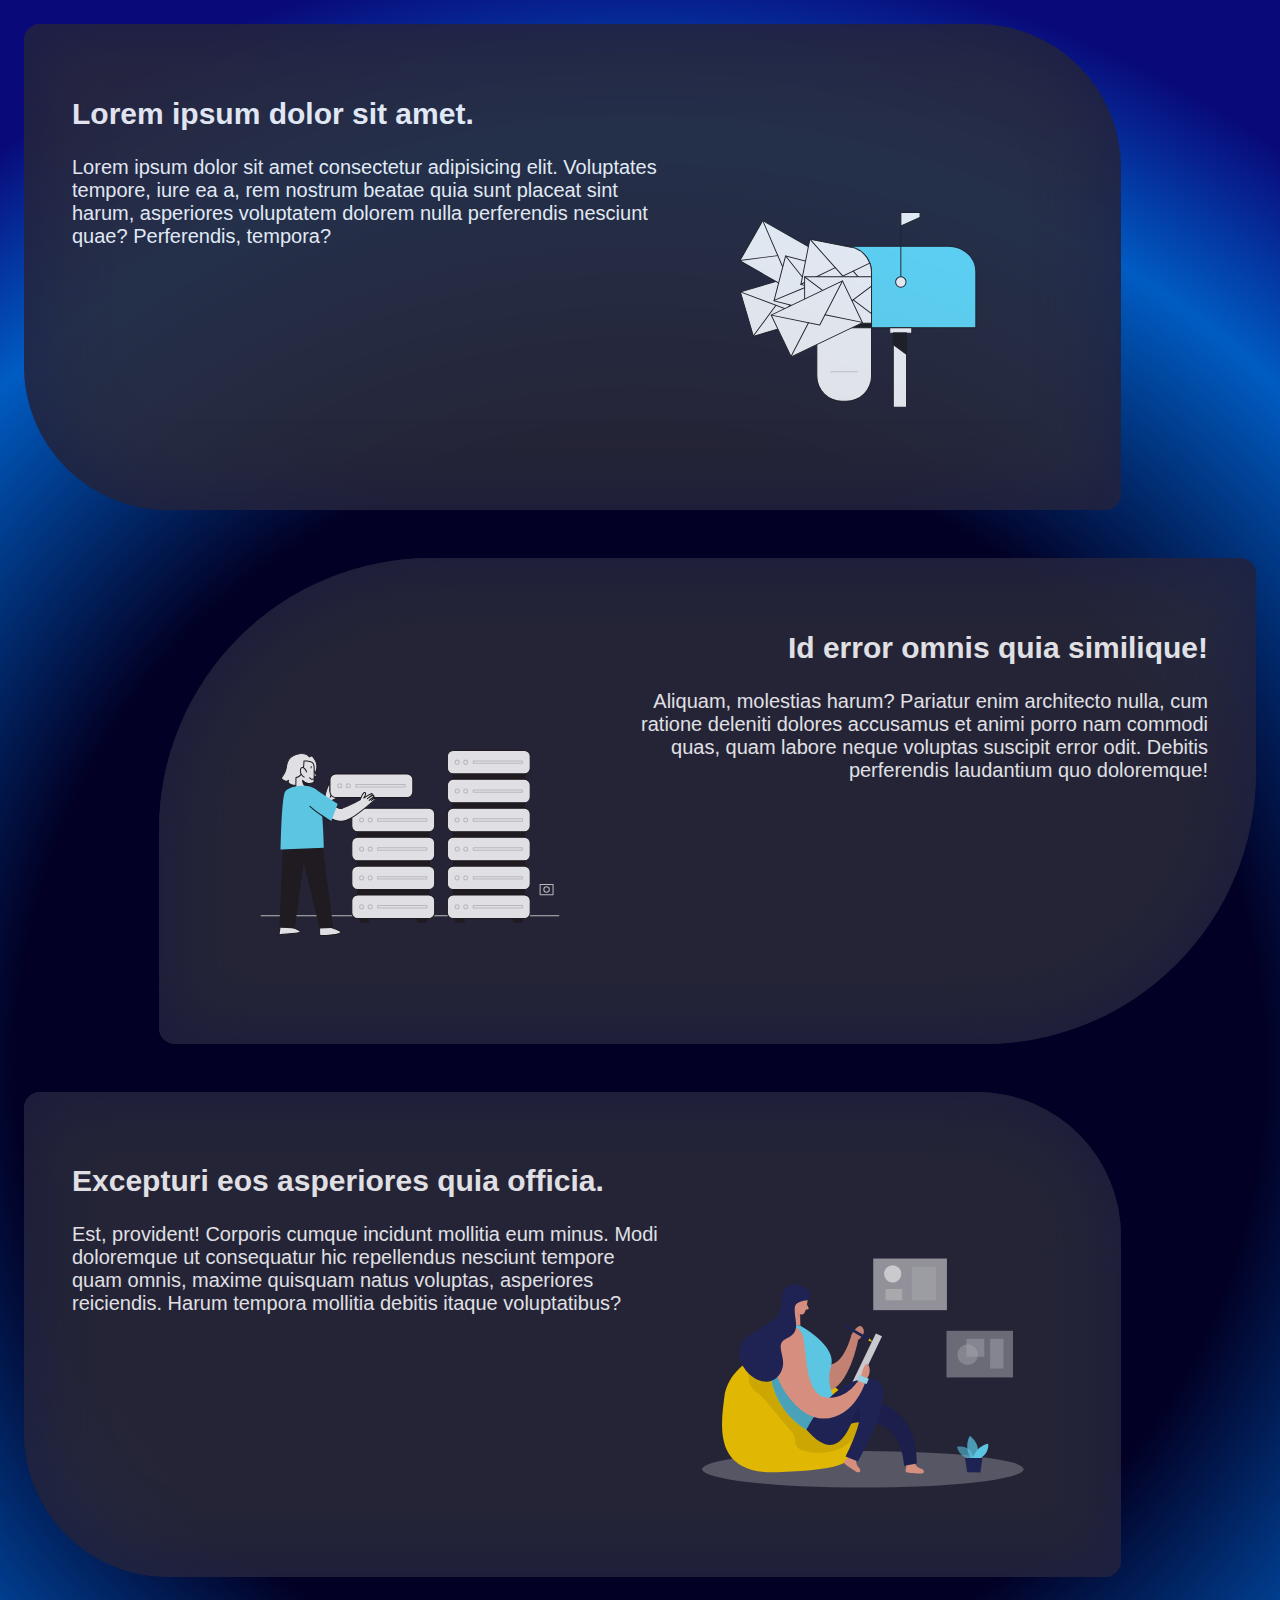
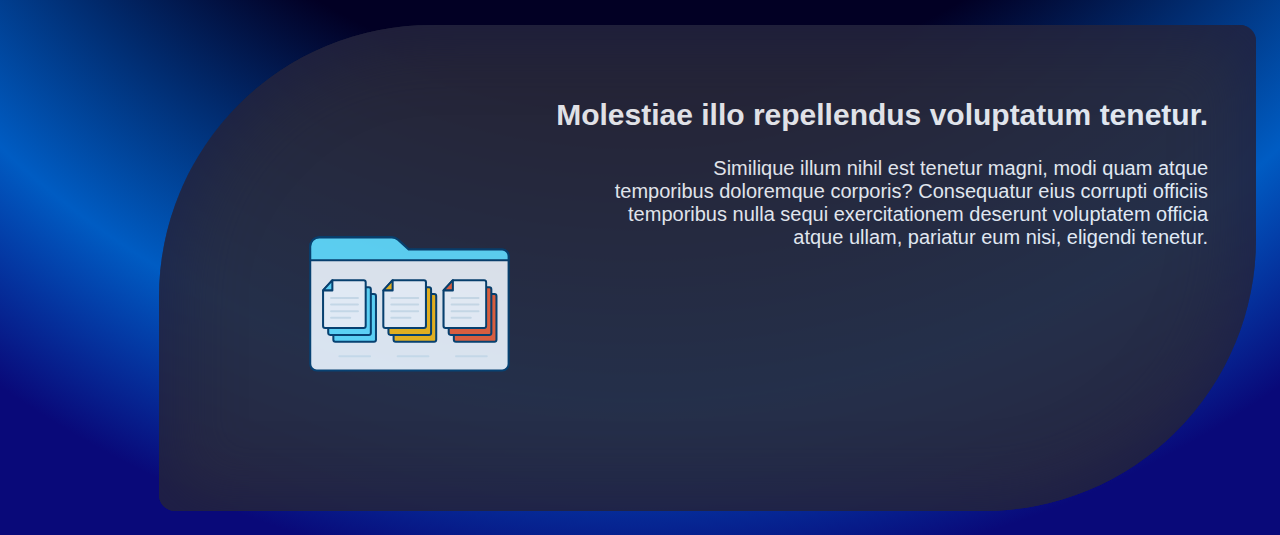
==== Premium/premium.html @ 9426f70e "Update" ====
<!DOCTYPE html>
<html lang="en">
<head>
    <meta charset="UTF-8">
    <meta http-equiv="X-UA-Compatible" content="IE=edge">
    <meta name="viewport" content="width=device-width, initial-scale=1.0">
    <title>Premium</title>
    <link rel="stylesheet" href="premium.css" type="text/css">

</head>
<body>
    <header></header>
    <main>
        
        <section class="premiumSection1">
            <h2 class="premiumBenefitH">Lorem ipsum dolor sit amet.</h2>
            <img src="../DefaultImages/Full Inbox _Flatline.svg" alt="lorem ipsum dolor sit am">
            <p class="premiumBeneftP">Lorem ipsum dolor sit amet consectetur adipisicing elit. Voluptates tempore, iure ea a, rem nostrum beatae quia sunt placeat sint harum, asperiores voluptatem dolorem nulla perferendis nesciunt quae? Perferendis, tempora?</p>
        </section>
        <section class="premiumSection2">
            <h2 class="premiumBenefitH">Id error omnis quia similique!</h2>
            <img src="../DefaultImages/Data Arranging_Flatline.svg" alt="lorem ipsum">
            <p class="premiumBeneftP">Aliquam, molestias harum? Pariatur enim architecto nulla, cum ratione deleniti dolores accusamus et animi porro nam commodi quas, quam labore neque voluptas suscipit error odit. Debitis perferendis laudantium quo doloremque!</p>
        </section>
        <section class="premiumSection3">
            <h2 class="premiumBenefitH">Excepturi eos asperiores quia officia.</h2>
            <img src="../DefaultImages/Designer _Two Color.svg" alt="lorem ipsum dolor sit amet">
            <p class="premiumBeneftP">Est, provident! Corporis cumque incidunt mollitia eum minus. Modi doloremque ut consequatur hic repellendus nesciunt tempore quam omnis, maxime quisquam natus voluptas, asperiores reiciendis. Harum tempora mollitia debitis itaque voluptatibus?</p>
        </section>
        <section class="premiumSection4">
            <h2 class="premiumBenefitH">Molestiae illo repellendus voluptatum tenetur.</h2>
            <img src="../DefaultImages/Data Arranging_Outline.svg" alt="lorem ipsum">
            <p class="premiumBeneftP">Similique illum nihil est tenetur magni, modi quam atque temporibus doloremque corporis? Consequatur eius corrupti officiis temporibus nulla sequi exercitationem deserunt voluptatem officia atque ullam, pariatur eum nisi, eligendi tenetur.</p>
        </section>

    </main>
    <footer></footer>
</body>
</html>
---- Premium/premium.css ----
:root {
    --background-color: #191927;
    --primary-color: #fff;
    --gray-secondary-color: #aaa;
    --card-BG-color: #2a2a3a;
    --hover-color: #2A2A3A;
    --button-bg-color: #202141;
    --round: 16px;
    --box-shadow: inset 0 0 5vw 1vw var(--button-bg-color);
}

body {
    background: radial-gradient(circle, rgba(2,0,36,1) 50%, rgba(0,92,195,1) 75%, rgba(9,9,121,1) 90%);
    color: var(--primary-color);
    font-family: Arial, Helvetica, sans-serif;
    font-size: 20px;
}

main {
    display: flex;
    flex-flow: column nowrap;
    margin: auto;
    gap: 3rem;
    align-items: flex-start;
    padding: 1rem;
}

img {
    float: right;
}

section {
    width: 90ch;
    background-color: var(--card-BG-color);
    opacity: 0.88;
    padding: 3rem;
    border-radius: var(--round) calc(var(--round) + 10vw);
    box-shadow: var(--box-shadow);
}
section:nth-child(even) {
    align-self: flex-end;
    text-align: right;
    border-radius: calc(var(--round) + 20vw) var(--round);
}
section:nth-child(even) img {
    float: left;
}
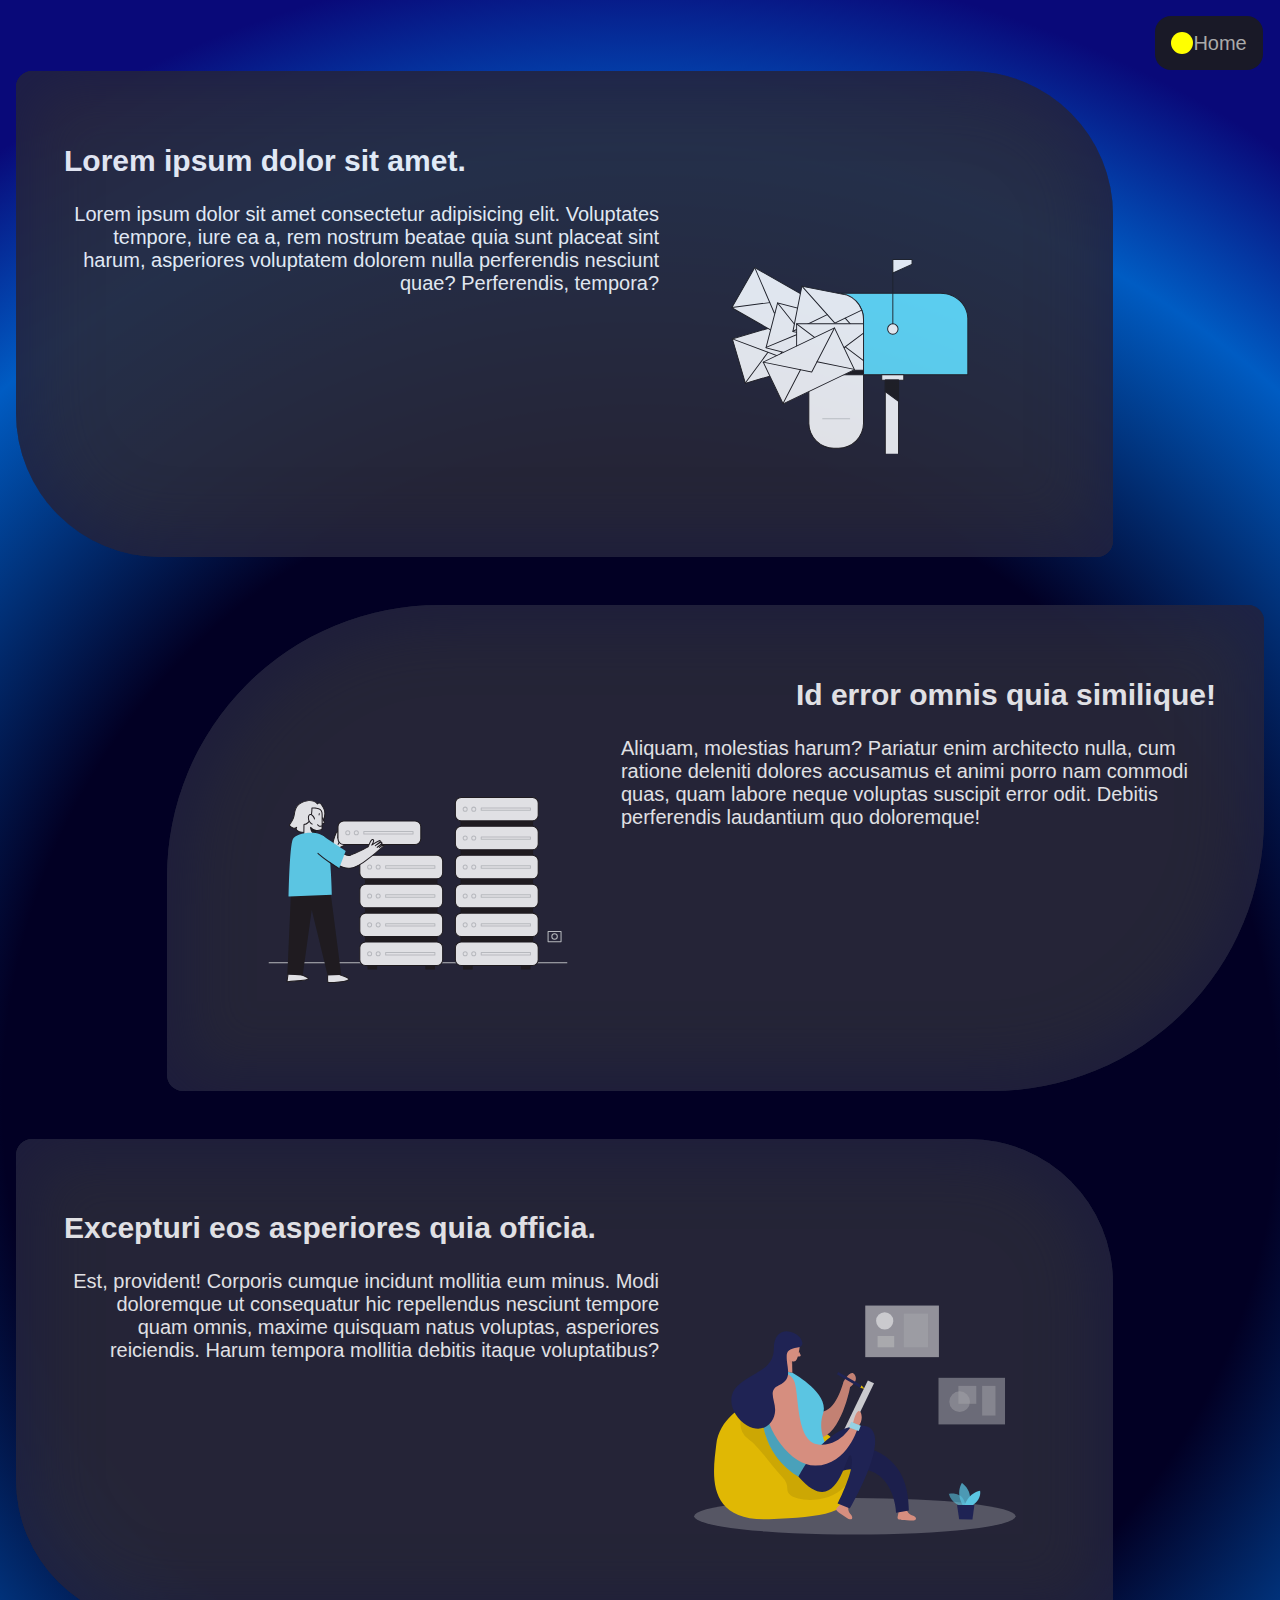
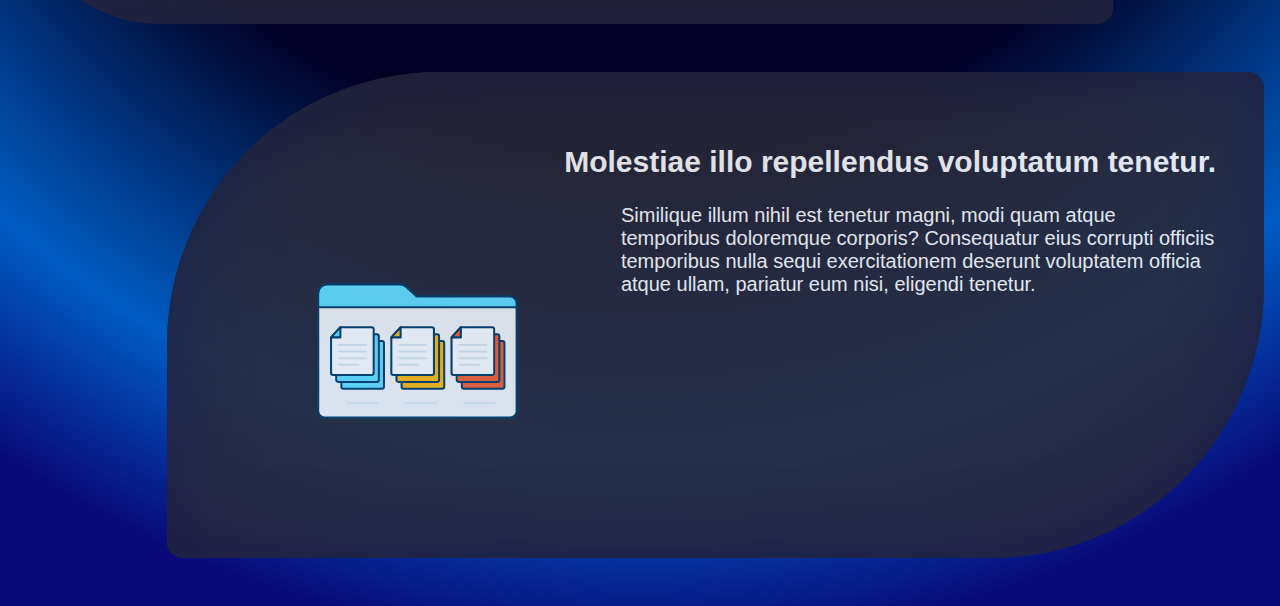
==== commit 361b783e: "Updated" ====
--- a/Premium/premium.html
+++ b/Premium/premium.html
@@ -9,7 +9,9 @@
 
 </head>
 <body>
-    <header></header>
+    <header>
+        <a href="../index.html" class="linkWithIcon">Home</a>
+    </header>
     <main>
         
         <section class="premiumSection1">
--- a/Premium/premium.css
+++ b/Premium/premium.css
@@ -14,6 +14,31 @@
     color: var(--primary-color);
     font-family: Arial, Helvetica, sans-serif;
     font-size: 20px;
+    margin: 2rem auto;
+}
+
+header {
+    text-align: right;
+}
+
+a {
+
+    text-decoration: none;
+    color: var(--gray-secondary-color);
+    background-color: var(--background-color);
+    padding: var(--round);
+    border-radius: var(--round);
+    margin: calc(var(--round) + 0.1vw);
+}
+
+a.linkWithIcon::before {
+    content: "00";
+    color: rgba(255, 255, 255, 0);
+    border-radius: 100%;
+    background-color: #FF0;
+    opacity: 100%;
+    left: -1.5rem;
+
 }
 
 main {
@@ -23,12 +48,16 @@
     gap: 3rem;
     align-items: flex-start;
     padding: 1rem;
+    text-align: left;
 }
 
 img {
     float: right;
 }
-
+section {
+    scale: 0;
+    transition: all 1000ms ease-in-out;
+}
 section {
     width: 90ch;
     background-color: var(--card-BG-color);
@@ -36,6 +65,7 @@
     padding: 3rem;
     border-radius: var(--round) calc(var(--round) + 10vw);
     box-shadow: var(--box-shadow);
+    scale: 1;
 }
 section:nth-child(even) {
     align-self: flex-end;
@@ -45,3 +75,9 @@
 section:nth-child(even) img {
     float: left;
 }
+section:nth-child(even) p {
+    text-align: left;
+}
+section:nth-child(odd) p {
+    text-align: right;
+}